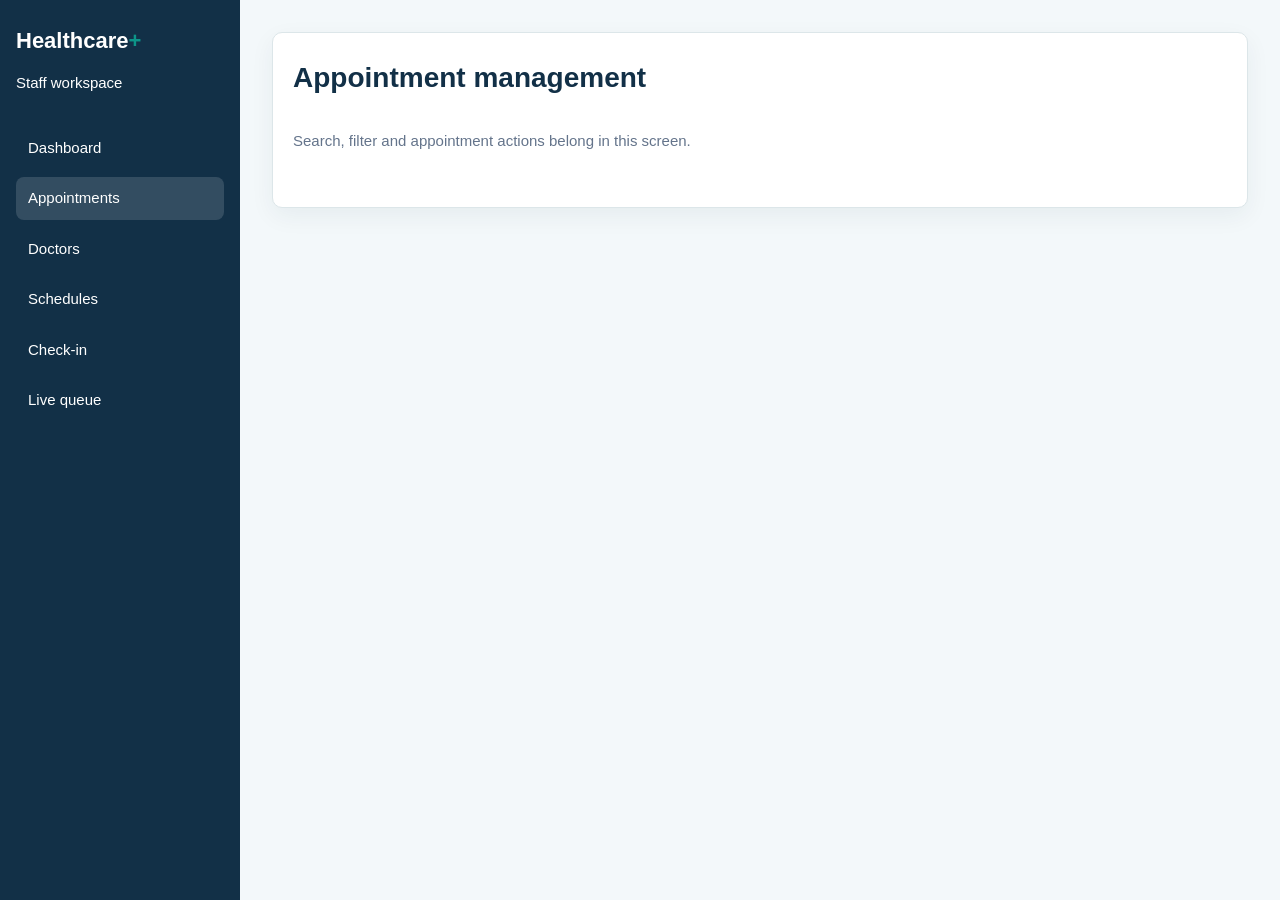
==== frontend/pages/admin/appointments.html @ 1b420e18 "chore: add frontend structure and shared foundation Co-authored-by: Copilot <223556219+Copilot@users" ====
<!doctype html>
<html lang="en"><head><meta charset="utf-8"><meta name="viewport" content="width=device-width, initial-scale=1"><title>Appointments | Healthcare+</title><link rel="stylesheet" href="../../css/global.css"><link rel="stylesheet" href="../../css/components.css"><link rel="stylesheet" href="../../css/admin.css"><link rel="stylesheet" href="../../css/responsive.css"></head>
<body data-shell="staff" data-page="appointments"><div data-staff-layout></div><main class="staff-content"><section class="card"><h1>Appointment management</h1><p class="empty-state">Search, filter and appointment actions belong in this screen.</p></section></main><script src="../../js/mock-data.js" defer></script><script src="../../js/shared-state.js" defer></script><script src="../../js/utils.js" defer></script><script src="../../js/main.js" defer></script><script src="../../js/admin.js" defer></script></body></html>
---- frontend/css/global.css ----
:root {
  --primary: #2563eb;
  --teal: #0d9488;
  --success: #16a34a;
  --navy: #123047;
  --background: #f3f8fa;
  --surface: #ffffff;
  --text: #24352e;
  --muted: #64748b;
  --border: #dce6e9;
  --warning: #d97706;
  --danger: #dc2626;
  --radius: 10px;
  --shadow: 0 8px 24px rgba(18, 48, 71, .06);
}
* { box-sizing: border-box; }
body { margin: 0; color: var(--text); background: var(--background); font: 15px/1.5 Inter, Arial, sans-serif; }
a { color: var(--primary); }
button, input, select, textarea { font: inherit; }
button { cursor: pointer; }
button:disabled { cursor: not-allowed; opacity: .55; }
:focus-visible { outline: 3px solid #93c5fd; outline-offset: 2px; }
h1, h2, h3 { color: var(--navy); line-height: 1.2; }
h1 { font-size: 28px; margin: 8px 0 12px; }
.page-container { max-width: 1200px; margin: 0 auto; padding: 24px; }
.card { background: var(--surface); border: 1px solid var(--border); border-radius: var(--radius); box-shadow: var(--shadow); padding: 20px; }
.hero { margin-top: 32px; padding: 48px; }
.hero p { max-width: 650px; }
.eyebrow { color: var(--teal); font-size: 12px; font-weight: 700; letter-spacing: .08em; text-transform: uppercase; }
.empty-state { color: var(--muted); padding: 20px 0; }
.input { border: 1px solid var(--border); border-radius: 8px; min-height: 44px; padding: 8px 12px; width: 100%; }
---- frontend/css/components.css ----
.btn { border: 0; border-radius: 8px; display: inline-block; font-weight: 700; padding: 11px 16px; text-decoration: none; }
.btn-primary { background: var(--primary); color: #fff; }
.btn-secondary { background: #fff; border: 1px solid var(--teal); color: var(--teal); }
.btn-danger { background: var(--danger); color: #fff; }
.card-grid { display: grid; gap: 16px; grid-template-columns: repeat(3, 1fr); margin-top: 20px; }
.status-badge { border-radius: 999px; display: inline-block; font-size: 12px; font-weight: 700; padding: 3px 9px; }
.status-confirmed, .status-completed { background: #dcfce7; color: #166534; }
.status-waiting, .status-called { background: #fef3c7; color: #92400e; }
.status-cancelled, .status-skipped { background: #fee2e2; color: #991b1b; }
.patient-navbar { align-items: center; background: var(--surface); border-bottom: 1px solid var(--border); display: flex; justify-content: space-between; padding: 16px 5%; }
.patient-navbar nav { display: flex; gap: 20px; }
.patient-navbar nav a { text-decoration: none; }
.brand { color: var(--navy); font-size: 22px; font-weight: 800; text-decoration: none; }
.brand span { color: var(--teal); }
.staff-sidebar { background: var(--navy); color: #fff; min-height: 100vh; padding: 24px 16px; position: fixed; width: 240px; }
.staff-sidebar .brand, .staff-sidebar a { color: #fff; }
.staff-sidebar nav { display: grid; gap: 8px; margin-top: 32px; }
.staff-sidebar nav a { border-radius: 8px; padding: 10px 12px; text-decoration: none; }
.staff-sidebar nav a:hover, .staff-sidebar nav a[aria-current="page"] { background: rgba(255,255,255,.14); }
.staff-content { margin-left: 240px; padding: 32px; }
---- frontend/css/admin.css ----
.staff-content { max-width: 1200px; }
---- frontend/css/responsive.css ----
@media (max-width: 768px) {
  .page-container, .staff-content { padding: 16px; }
  .hero { margin-top: 16px; padding: 28px 20px; }
  .card-grid { grid-template-columns: 1fr; }
  .patient-navbar { align-items: flex-start; flex-direction: column; gap: 12px; }
  .patient-navbar nav { flex-wrap: wrap; gap: 12px; }
  .staff-sidebar { min-height: auto; position: static; width: 100%; }
  .staff-sidebar nav { display: flex; flex-wrap: wrap; margin-top: 16px; }
  .staff-content { margin-left: 0; }
}
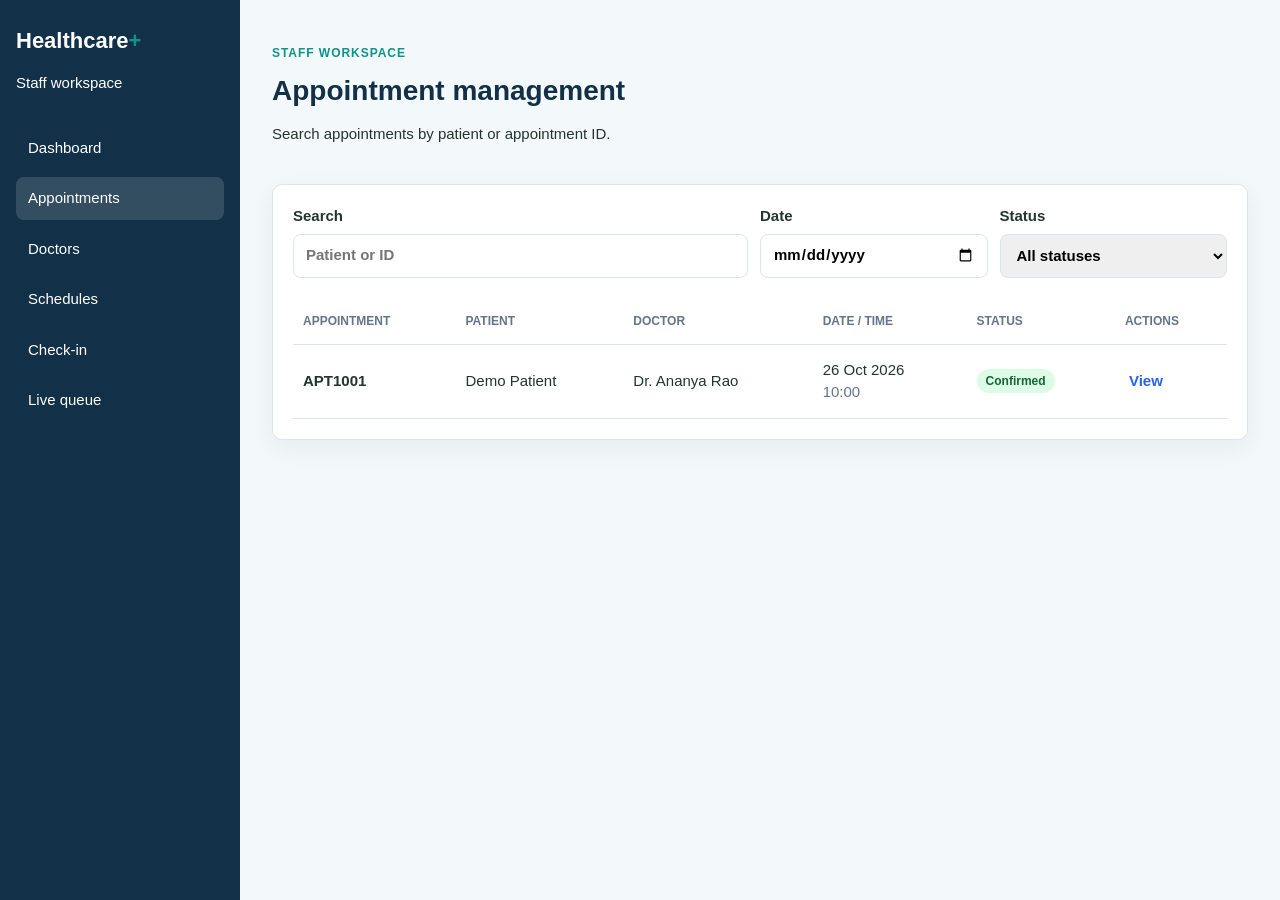
==== commit b43db903: "feat: complete Vinod admin workspace Co-authored-by: Copilot <223556219+Copilot@users.noreply.github" ====
--- a/frontend/pages/admin/appointments.html
+++ b/frontend/pages/admin/appointments.html
@@ -1,3 +1,15 @@
 <!doctype html>
 <html lang="en"><head><meta charset="utf-8"><meta name="viewport" content="width=device-width, initial-scale=1"><title>Appointments | Healthcare+</title><link rel="stylesheet" href="../../css/global.css"><link rel="stylesheet" href="../../css/components.css"><link rel="stylesheet" href="../../css/admin.css"><link rel="stylesheet" href="../../css/responsive.css"></head>
-<body data-shell="staff" data-page="appointments"><div data-staff-layout></div><main class="staff-content"><section class="card"><h1>Appointment management</h1><p class="empty-state">Search, filter and appointment actions belong in this screen.</p></section></main><script src="../../js/mock-data.js" defer></script><script src="../../js/shared-state.js" defer></script><script src="../../js/utils.js" defer></script><script src="../../js/main.js" defer></script><script src="../../js/admin.js" defer></script></body></html>
+<body data-shell="staff" data-page="appointments">
+  <div data-staff-layout></div>
+  <main class="staff-content">
+    <div class="page-heading"><div><p class="eyebrow">Staff workspace</p><h1>Appointment management</h1><p>Search appointments by patient or appointment ID.</p></div></div>
+    <section class="card">
+      <div class="toolbar"><label>Search<input class="input" data-appointment-search type="search" placeholder="Patient or ID"></label><label>Date<input class="input" data-appointment-date type="date"></label><label>Status<select class="input" data-appointment-status><option value="">All statuses</option></select></label></div>
+      <div class="table-scroll"><table><thead><tr><th>Appointment</th><th>Patient</th><th>Doctor</th><th>Date / time</th><th>Status</th><th>Actions</th></tr></thead><tbody data-appointment-table></tbody></table></div>
+      <p class="empty-state" data-appointment-empty hidden>No appointments match the selected filters.</p>
+    </section>
+    <dialog data-appointment-dialog><form method="dialog" class="dialog-card"><button class="dialog-close" value="cancel" aria-label="Close">×</button><h2>Appointment details</h2><div data-appointment-details></div><div class="reschedule-form" data-reschedule-form hidden><label>New date<input class="input" data-reschedule-date type="date" required></label><label>New time<input class="input" data-reschedule-time type="time" required></label><button class="btn btn-primary" data-save-reschedule type="button">Save new time</button></div><div class="dialog-actions"><button class="btn btn-secondary" data-reschedule-appointment type="button">Reschedule</button><button class="btn btn-danger" data-cancel-appointment type="button">Cancel appointment</button><button class="btn btn-secondary" value="cancel">Close</button></div></form></dialog>
+  </main>
+  <script src="../../js/mock-data.js" defer></script><script src="../../js/shared-state.js" defer></script><script src="../../js/utils.js" defer></script><script src="../../js/main.js" defer></script><script src="../../js/admin.js" defer></script>
+</body></html>
--- a/frontend/css/admin.css
+++ b/frontend/css/admin.css
@@ -1 +1,26 @@
 .staff-content { max-width: 1200px; }
+.page-heading { align-items: flex-start; display: flex; justify-content: space-between; margin-bottom: 24px; }
+.kpi-grid { display: grid; gap: 16px; grid-template-columns: repeat(4, 1fr); margin-bottom: 24px; }
+.kpi-card { display: grid; gap: 8px; }
+.kpi-card span { color: var(--muted); }
+.kpi-card strong { color: var(--navy); font-size: 30px; }
+.admin-grid { display: grid; gap: 24px; grid-template-columns: 1fr 1fr; }
+.summary-list, .capacity-list { display: grid; gap: 12px; }
+.summary-row, .capacity-row { align-items: center; display: flex; justify-content: space-between; }
+.capacity-bar { background: #e2e8f0; border-radius: 999px; height: 8px; margin-top: 6px; overflow: hidden; }
+.capacity-bar span { background: var(--teal); display: block; height: 100%; }
+.toolbar { display: grid; gap: 12px; grid-template-columns: 2fr 1fr 1fr; margin-bottom: 20px; }
+label { display: grid; gap: 6px; font-weight: 700; }
+table { border-collapse: collapse; min-width: 760px; width: 100%; }
+th, td { border-bottom: 1px solid var(--border); padding: 14px 10px; text-align: left; vertical-align: middle; }
+th { color: var(--muted); font-size: 12px; text-transform: uppercase; }
+.table-scroll { overflow-x: auto; }
+.table-action { background: transparent; border: 0; color: var(--primary); font-weight: 700; padding: 4px; }
+dialog { border: 0; border-radius: var(--radius); box-shadow: 0 20px 60px rgba(18,48,71,.25); max-width: 520px; padding: 0; width: calc(100% - 32px); }
+dialog::backdrop { background: rgba(18,48,71,.45); }
+.dialog-card { display: grid; gap: 14px; padding: 24px; position: relative; }
+.dialog-close { background: transparent; border: 0; font-size: 26px; position: absolute; right: 16px; top: 12px; }
+.dialog-actions { display: flex; gap: 10px; justify-content: flex-end; margin-top: 8px; }
+.muted { color: var(--muted); }
+@media (max-width: 850px) { .kpi-grid, .admin-grid { grid-template-columns: repeat(2, 1fr); } }
+@media (max-width: 600px) { .page-heading { flex-direction: column; gap: 16px; } .toolbar { grid-template-columns: 1fr; } .kpi-grid, .admin-grid { grid-template-columns: 1fr; } }
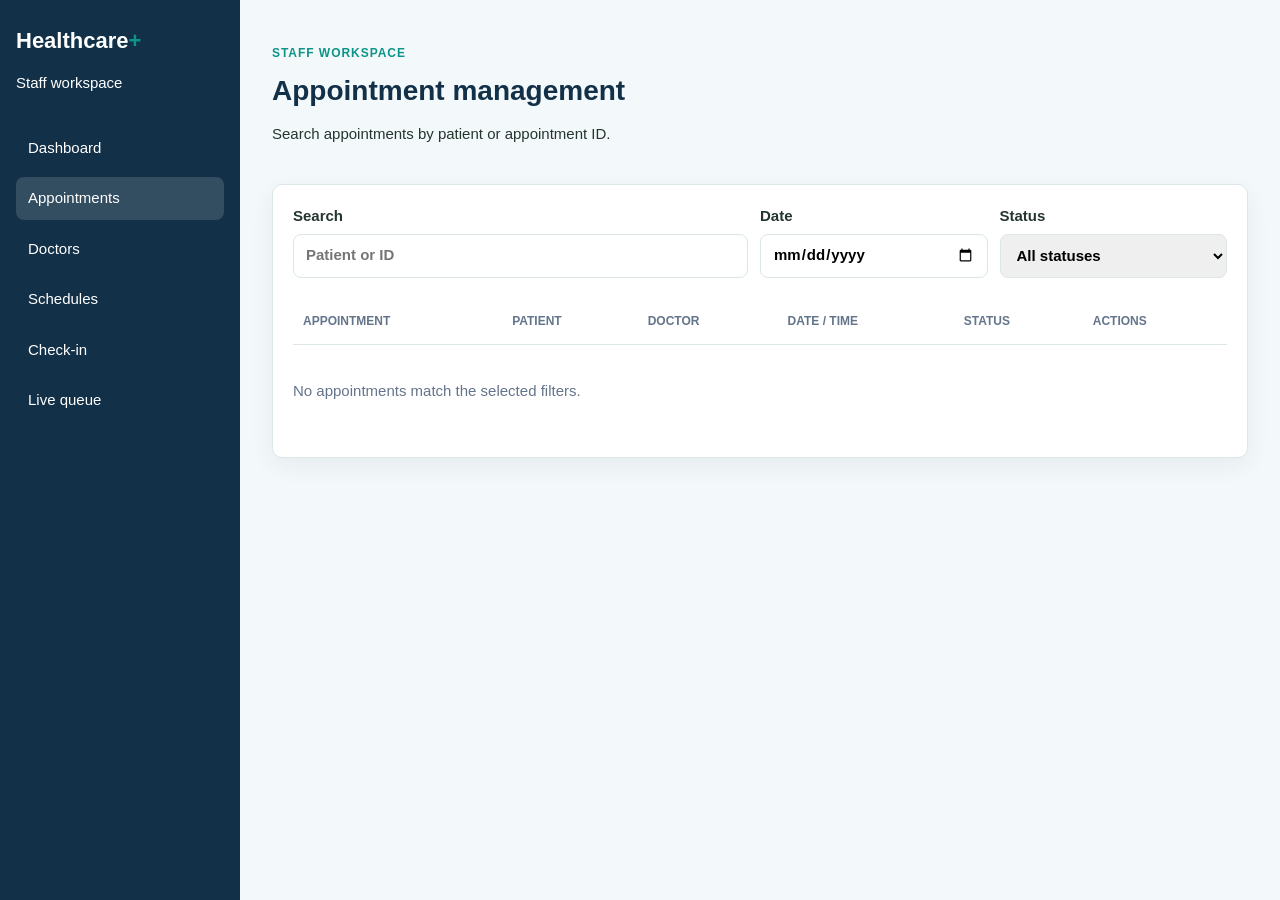
==== commit 08f840bb: "Complete reception UI and queue functionality" ====
--- a/frontend/pages/admin/appointments.html
+++ b/frontend/pages/admin/appointments.html
@@ -1,15 +1,108 @@
 <!doctype html>
-<html lang="en"><head><meta charset="utf-8"><meta name="viewport" content="width=device-width, initial-scale=1"><title>Appointments | Healthcare+</title><link rel="stylesheet" href="../../css/global.css"><link rel="stylesheet" href="../../css/components.css"><link rel="stylesheet" href="../../css/admin.css"><link rel="stylesheet" href="../../css/responsive.css"></head>
-<body data-shell="staff" data-page="appointments">
-  <div data-staff-layout></div>
-  <main class="staff-content">
-    <div class="page-heading"><div><p class="eyebrow">Staff workspace</p><h1>Appointment management</h1><p>Search appointments by patient or appointment ID.</p></div></div>
-    <section class="card">
-      <div class="toolbar"><label>Search<input class="input" data-appointment-search type="search" placeholder="Patient or ID"></label><label>Date<input class="input" data-appointment-date type="date"></label><label>Status<select class="input" data-appointment-status><option value="">All statuses</option></select></label></div>
-      <div class="table-scroll"><table><thead><tr><th>Appointment</th><th>Patient</th><th>Doctor</th><th>Date / time</th><th>Status</th><th>Actions</th></tr></thead><tbody data-appointment-table></tbody></table></div>
-      <p class="empty-state" data-appointment-empty hidden>No appointments match the selected filters.</p>
-    </section>
-    <dialog data-appointment-dialog><form method="dialog" class="dialog-card"><button class="dialog-close" value="cancel" aria-label="Close">×</button><h2>Appointment details</h2><div data-appointment-details></div><div class="reschedule-form" data-reschedule-form hidden><label>New date<input class="input" data-reschedule-date type="date" required></label><label>New time<input class="input" data-reschedule-time type="time" required></label><button class="btn btn-primary" data-save-reschedule type="button">Save new time</button></div><div class="dialog-actions"><button class="btn btn-secondary" data-reschedule-appointment type="button">Reschedule</button><button class="btn btn-danger" data-cancel-appointment type="button">Cancel appointment</button><button class="btn btn-secondary" value="cancel">Close</button></div></form></dialog>
-  </main>
-  <script src="../../js/mock-data.js" defer></script><script src="../../js/shared-state.js" defer></script><script src="../../js/utils.js" defer></script><script src="../../js/main.js" defer></script><script src="../../js/admin.js" defer></script>
-</body></html>
+<html lang="en">
+  <head>
+    <meta charset="utf-8" />
+    <meta name="viewport" content="width=device-width, initial-scale=1" />
+    <title>Appointments | Healthcare+</title>
+    <link rel="stylesheet" href="../../css/global.css" />
+    <link rel="stylesheet" href="../../css/components.css" />
+    <link rel="stylesheet" href="../../css/admin.css" />
+    <link rel="stylesheet" href="../../css/responsive.css" />
+  </head>
+  <body data-shell="staff" data-page="appointments">
+    <div data-staff-layout></div>
+    <main class="staff-content">
+      <div class="page-heading">
+        <div>
+          <p class="eyebrow">Staff workspace</p>
+          <h1>Appointment management</h1>
+          <p>Search appointments by patient or appointment ID.</p>
+        </div>
+      </div>
+      <section class="card">
+        <div class="toolbar">
+          <label
+            >Search<input
+              class="input"
+              data-appointment-search
+              type="search"
+              placeholder="Patient or ID" /></label
+          ><label
+            >Date<input
+              class="input"
+              data-appointment-date
+              type="date" /></label
+          ><label
+            >Status<select class="input" data-appointment-status>
+              <option value="">All statuses</option>
+            </select></label
+          >
+        </div>
+        <div class="table-scroll">
+          <table>
+            <thead>
+              <tr>
+                <th>Appointment</th>
+                <th>Patient</th>
+                <th>Doctor</th>
+                <th>Date / time</th>
+                <th>Status</th>
+                <th>Actions</th>
+              </tr>
+            </thead>
+            <tbody data-appointment-table></tbody>
+          </table>
+        </div>
+        <p class="empty-state" data-appointment-empty hidden>
+          No appointments match the selected filters.
+        </p>
+      </section>
+      <dialog data-appointment-dialog>
+        <form method="dialog" class="dialog-card">
+          <button class="dialog-close" value="cancel" aria-label="Close">
+            ×
+          </button>
+          <h2>Appointment details</h2>
+          <div data-appointment-details></div>
+          <div class="reschedule-form" data-reschedule-form hidden>
+            <label
+              >New date<input
+                class="input"
+                data-reschedule-date
+                type="date"
+                required /></label
+            ><label
+              >New time<input
+                class="input"
+                data-reschedule-time
+                type="time"
+                required /></label
+            ><button class="btn btn-primary" data-save-reschedule type="button">
+              Save new time
+            </button>
+          </div>
+          <div class="dialog-actions">
+            <button
+              class="btn btn-secondary"
+              data-reschedule-appointment
+              type="button"
+            >
+              Reschedule</button
+            ><button
+              class="btn btn-danger"
+              data-cancel-appointment
+              type="button"
+            >
+              Cancel appointment</button
+            ><button class="btn btn-secondary" value="cancel">Close</button>
+          </div>
+        </form>
+      </dialog>
+    </main>
+    <script src="../../js/mock-data.js" defer></script>
+    <script src="../../js/shared-state.js" defer></script>
+    <script src="../../js/utils.js" defer></script>
+    <script src="../../js/main.js" defer></script>
+    <script src="../../js/admin.js" defer></script>
+  </body>
+</html>
--- a/frontend/css/global.css
+++ b/frontend/css/global.css
@@ -11,21 +11,84 @@
   --warning: #d97706;
   --danger: #dc2626;
   --radius: 10px;
-  --shadow: 0 8px 24px rgba(18, 48, 71, .06);
+  --shadow: 0 8px 24px rgba(18, 48, 71, 0.06);
 }
-* { box-sizing: border-box; }
-body { margin: 0; color: var(--text); background: var(--background); font: 15px/1.5 Inter, Arial, sans-serif; }
-a { color: var(--primary); }
-button, input, select, textarea { font: inherit; }
-button { cursor: pointer; }
-button:disabled { cursor: not-allowed; opacity: .55; }
-:focus-visible { outline: 3px solid #93c5fd; outline-offset: 2px; }
-h1, h2, h3 { color: var(--navy); line-height: 1.2; }
-h1 { font-size: 28px; margin: 8px 0 12px; }
-.page-container { max-width: 1200px; margin: 0 auto; padding: 24px; }
-.card { background: var(--surface); border: 1px solid var(--border); border-radius: var(--radius); box-shadow: var(--shadow); padding: 20px; }
-.hero { margin-top: 32px; padding: 48px; }
-.hero p { max-width: 650px; }
-.eyebrow { color: var(--teal); font-size: 12px; font-weight: 700; letter-spacing: .08em; text-transform: uppercase; }
-.empty-state { color: var(--muted); padding: 20px 0; }
-.input { border: 1px solid var(--border); border-radius: 8px; min-height: 44px; padding: 8px 12px; width: 100%; }
+* {
+  box-sizing: border-box;
+}
+body {
+  margin: 0;
+  color: var(--text);
+  background: var(--background);
+  font:
+    15px/1.5 Inter,
+    Arial,
+    sans-serif;
+}
+a {
+  color: var(--primary);
+}
+button,
+input,
+select,
+textarea {
+  font: inherit;
+}
+button {
+  cursor: pointer;
+}
+button:disabled {
+  cursor: not-allowed;
+  opacity: 0.55;
+}
+:focus-visible {
+  outline: 3px solid #93c5fd;
+  outline-offset: 2px;
+}
+h1,
+h2,
+h3 {
+  color: var(--navy);
+  line-height: 1.2;
+}
+h1 {
+  font-size: 28px;
+  margin: 8px 0 12px;
+}
+.page-container {
+  max-width: 1200px;
+  margin: 0 auto;
+  padding: 24px;
+}
+.card {
+  background: var(--surface);
+  border: 1px solid var(--border);
+  border-radius: var(--radius);
+  box-shadow: var(--shadow);
+  padding: 20px;
+}
+.hero {
+  margin-top: 32px;
+  padding: 48px;
+}
+.hero p {
+  max-width: 650px;
+}
+.eyebrow {
+  color: var(--teal);
+  font-size: 12px;
+  font-weight: 700;
+  letter-spacing: 0.08em;
+  text-transform: uppercase;
+}
+.empty-state {
+  color: var(--muted);
+  padding: 20px 0;
+}
+.input {
+  border: 1px solid var(--border);
+  border-radius: 8px;
+  min-height: 44px;
+  padding: 8px 12px;
+  width: 100%;
+}
--- a/frontend/css/components.css
+++ b/frontend/css/components.css
@@ -1,20 +1,103 @@
-.btn { border: 0; border-radius: 8px; display: inline-block; font-weight: 700; padding: 11px 16px; text-decoration: none; }
-.btn-primary { background: var(--primary); color: #fff; }
-.btn-secondary { background: #fff; border: 1px solid var(--teal); color: var(--teal); }
-.btn-danger { background: var(--danger); color: #fff; }
-.card-grid { display: grid; gap: 16px; grid-template-columns: repeat(3, 1fr); margin-top: 20px; }
-.status-badge { border-radius: 999px; display: inline-block; font-size: 12px; font-weight: 700; padding: 3px 9px; }
-.status-confirmed, .status-completed { background: #dcfce7; color: #166534; }
-.status-waiting, .status-called { background: #fef3c7; color: #92400e; }
-.status-cancelled, .status-skipped { background: #fee2e2; color: #991b1b; }
-.patient-navbar { align-items: center; background: var(--surface); border-bottom: 1px solid var(--border); display: flex; justify-content: space-between; padding: 16px 5%; }
-.patient-navbar nav { display: flex; gap: 20px; }
-.patient-navbar nav a { text-decoration: none; }
-.brand { color: var(--navy); font-size: 22px; font-weight: 800; text-decoration: none; }
-.brand span { color: var(--teal); }
-.staff-sidebar { background: var(--navy); color: #fff; min-height: 100vh; padding: 24px 16px; position: fixed; width: 240px; }
-.staff-sidebar .brand, .staff-sidebar a { color: #fff; }
-.staff-sidebar nav { display: grid; gap: 8px; margin-top: 32px; }
-.staff-sidebar nav a { border-radius: 8px; padding: 10px 12px; text-decoration: none; }
-.staff-sidebar nav a:hover, .staff-sidebar nav a[aria-current="page"] { background: rgba(255,255,255,.14); }
-.staff-content { margin-left: 240px; padding: 32px; }
+.btn {
+  border: 0;
+  border-radius: 8px;
+  display: inline-block;
+  font-weight: 700;
+  padding: 11px 16px;
+  text-decoration: none;
+}
+.btn-primary {
+  background: var(--primary);
+  color: #fff;
+}
+.btn-secondary {
+  background: #fff;
+  border: 1px solid var(--teal);
+  color: var(--teal);
+}
+.btn-danger {
+  background: var(--danger);
+  color: #fff;
+}
+.card-grid {
+  display: grid;
+  gap: 16px;
+  grid-template-columns: repeat(3, 1fr);
+  margin-top: 20px;
+}
+.status-badge {
+  border-radius: 999px;
+  display: inline-block;
+  font-size: 12px;
+  font-weight: 700;
+  padding: 3px 9px;
+}
+.status-confirmed,
+.status-completed {
+  background: #dcfce7;
+  color: #166534;
+}
+.status-waiting,
+.status-called {
+  background: #fef3c7;
+  color: #92400e;
+}
+.status-cancelled,
+.status-skipped {
+  background: #fee2e2;
+  color: #991b1b;
+}
+.patient-navbar {
+  align-items: center;
+  background: var(--surface);
+  border-bottom: 1px solid var(--border);
+  display: flex;
+  justify-content: space-between;
+  padding: 16px 5%;
+}
+.patient-navbar nav {
+  display: flex;
+  gap: 20px;
+}
+.patient-navbar nav a {
+  text-decoration: none;
+}
+.brand {
+  color: var(--navy);
+  font-size: 22px;
+  font-weight: 800;
+  text-decoration: none;
+}
+.brand span {
+  color: var(--teal);
+}
+.staff-sidebar {
+  background: var(--navy);
+  color: #fff;
+  min-height: 100vh;
+  padding: 24px 16px;
+  position: fixed;
+  width: 240px;
+}
+.staff-sidebar .brand,
+.staff-sidebar a {
+  color: #fff;
+}
+.staff-sidebar nav {
+  display: grid;
+  gap: 8px;
+  margin-top: 32px;
+}
+.staff-sidebar nav a {
+  border-radius: 8px;
+  padding: 10px 12px;
+  text-decoration: none;
+}
+.staff-sidebar nav a:hover,
+.staff-sidebar nav a[aria-current="page"] {
+  background: rgba(255, 255, 255, 0.14);
+}
+.staff-content {
+  margin-left: 240px;
+  padding: 32px;
+}
--- a/frontend/css/admin.css
+++ b/frontend/css/admin.css
@@ -1,26 +1,145 @@
-.staff-content { max-width: 1200px; }
-.page-heading { align-items: flex-start; display: flex; justify-content: space-between; margin-bottom: 24px; }
-.kpi-grid { display: grid; gap: 16px; grid-template-columns: repeat(4, 1fr); margin-bottom: 24px; }
-.kpi-card { display: grid; gap: 8px; }
-.kpi-card span { color: var(--muted); }
-.kpi-card strong { color: var(--navy); font-size: 30px; }
-.admin-grid { display: grid; gap: 24px; grid-template-columns: 1fr 1fr; }
-.summary-list, .capacity-list { display: grid; gap: 12px; }
-.summary-row, .capacity-row { align-items: center; display: flex; justify-content: space-between; }
-.capacity-bar { background: #e2e8f0; border-radius: 999px; height: 8px; margin-top: 6px; overflow: hidden; }
-.capacity-bar span { background: var(--teal); display: block; height: 100%; }
-.toolbar { display: grid; gap: 12px; grid-template-columns: 2fr 1fr 1fr; margin-bottom: 20px; }
-label { display: grid; gap: 6px; font-weight: 700; }
-table { border-collapse: collapse; min-width: 760px; width: 100%; }
-th, td { border-bottom: 1px solid var(--border); padding: 14px 10px; text-align: left; vertical-align: middle; }
-th { color: var(--muted); font-size: 12px; text-transform: uppercase; }
-.table-scroll { overflow-x: auto; }
-.table-action { background: transparent; border: 0; color: var(--primary); font-weight: 700; padding: 4px; }
-dialog { border: 0; border-radius: var(--radius); box-shadow: 0 20px 60px rgba(18,48,71,.25); max-width: 520px; padding: 0; width: calc(100% - 32px); }
-dialog::backdrop { background: rgba(18,48,71,.45); }
-.dialog-card { display: grid; gap: 14px; padding: 24px; position: relative; }
-.dialog-close { background: transparent; border: 0; font-size: 26px; position: absolute; right: 16px; top: 12px; }
-.dialog-actions { display: flex; gap: 10px; justify-content: flex-end; margin-top: 8px; }
-.muted { color: var(--muted); }
-@media (max-width: 850px) { .kpi-grid, .admin-grid { grid-template-columns: repeat(2, 1fr); } }
-@media (max-width: 600px) { .page-heading { flex-direction: column; gap: 16px; } .toolbar { grid-template-columns: 1fr; } .kpi-grid, .admin-grid { grid-template-columns: 1fr; } }
+.staff-content {
+  max-width: 1200px;
+}
+.page-heading {
+  align-items: flex-start;
+  display: flex;
+  justify-content: space-between;
+  margin-bottom: 24px;
+}
+.kpi-grid {
+  display: grid;
+  gap: 16px;
+  grid-template-columns: repeat(4, 1fr);
+  margin-bottom: 24px;
+}
+.kpi-card {
+  display: grid;
+  gap: 8px;
+}
+.kpi-card span {
+  color: var(--muted);
+}
+.kpi-card strong {
+  color: var(--navy);
+  font-size: 30px;
+}
+.admin-grid {
+  display: grid;
+  gap: 24px;
+  grid-template-columns: 1fr 1fr;
+}
+.summary-list,
+.capacity-list {
+  display: grid;
+  gap: 12px;
+}
+.summary-row,
+.capacity-row {
+  align-items: center;
+  display: flex;
+  justify-content: space-between;
+}
+.capacity-bar {
+  background: #e2e8f0;
+  border-radius: 999px;
+  height: 8px;
+  margin-top: 6px;
+  overflow: hidden;
+}
+.capacity-bar span {
+  background: var(--teal);
+  display: block;
+  height: 100%;
+}
+.toolbar {
+  display: grid;
+  gap: 12px;
+  grid-template-columns: 2fr 1fr 1fr;
+  margin-bottom: 20px;
+}
+label {
+  display: grid;
+  gap: 6px;
+  font-weight: 700;
+}
+table {
+  border-collapse: collapse;
+  min-width: 760px;
+  width: 100%;
+}
+th,
+td {
+  border-bottom: 1px solid var(--border);
+  padding: 14px 10px;
+  text-align: left;
+  vertical-align: middle;
+}
+th {
+  color: var(--muted);
+  font-size: 12px;
+  text-transform: uppercase;
+}
+.table-scroll {
+  overflow-x: auto;
+}
+.table-action {
+  background: transparent;
+  border: 0;
+  color: var(--primary);
+  font-weight: 700;
+  padding: 4px;
+}
+dialog {
+  border: 0;
+  border-radius: var(--radius);
+  box-shadow: 0 20px 60px rgba(18, 48, 71, 0.25);
+  max-width: 520px;
+  padding: 0;
+  width: calc(100% - 32px);
+}
+dialog::backdrop {
+  background: rgba(18, 48, 71, 0.45);
+}
+.dialog-card {
+  display: grid;
+  gap: 14px;
+  padding: 24px;
+  position: relative;
+}
+.dialog-close {
+  background: transparent;
+  border: 0;
+  font-size: 26px;
+  position: absolute;
+  right: 16px;
+  top: 12px;
+}
+.dialog-actions {
+  display: flex;
+  gap: 10px;
+  justify-content: flex-end;
+  margin-top: 8px;
+}
+.muted {
+  color: var(--muted);
+}
+@media (max-width: 850px) {
+  .kpi-grid,
+  .admin-grid {
+    grid-template-columns: repeat(2, 1fr);
+  }
+}
+@media (max-width: 600px) {
+  .page-heading {
+    flex-direction: column;
+    gap: 16px;
+  }
+  .toolbar {
+    grid-template-columns: 1fr;
+  }
+  .kpi-grid,
+  .admin-grid {
+    grid-template-columns: 1fr;
+  }
+}
--- a/frontend/css/responsive.css
+++ b/frontend/css/responsive.css
@@ -1,10 +1,35 @@
 @media (max-width: 768px) {
-  .page-container, .staff-content { padding: 16px; }
-  .hero { margin-top: 16px; padding: 28px 20px; }
-  .card-grid { grid-template-columns: 1fr; }
-  .patient-navbar { align-items: flex-start; flex-direction: column; gap: 12px; }
-  .patient-navbar nav { flex-wrap: wrap; gap: 12px; }
-  .staff-sidebar { min-height: auto; position: static; width: 100%; }
-  .staff-sidebar nav { display: flex; flex-wrap: wrap; margin-top: 16px; }
-  .staff-content { margin-left: 0; }
+  .page-container,
+  .staff-content {
+    padding: 16px;
+  }
+  .hero {
+    margin-top: 16px;
+    padding: 28px 20px;
+  }
+  .card-grid {
+    grid-template-columns: 1fr;
+  }
+  .patient-navbar {
+    align-items: flex-start;
+    flex-direction: column;
+    gap: 12px;
+  }
+  .patient-navbar nav {
+    flex-wrap: wrap;
+    gap: 12px;
+  }
+  .staff-sidebar {
+    min-height: auto;
+    position: static;
+    width: 100%;
+  }
+  .staff-sidebar nav {
+    display: flex;
+    flex-wrap: wrap;
+    margin-top: 16px;
+  }
+  .staff-content {
+    margin-left: 0;
+  }
 }
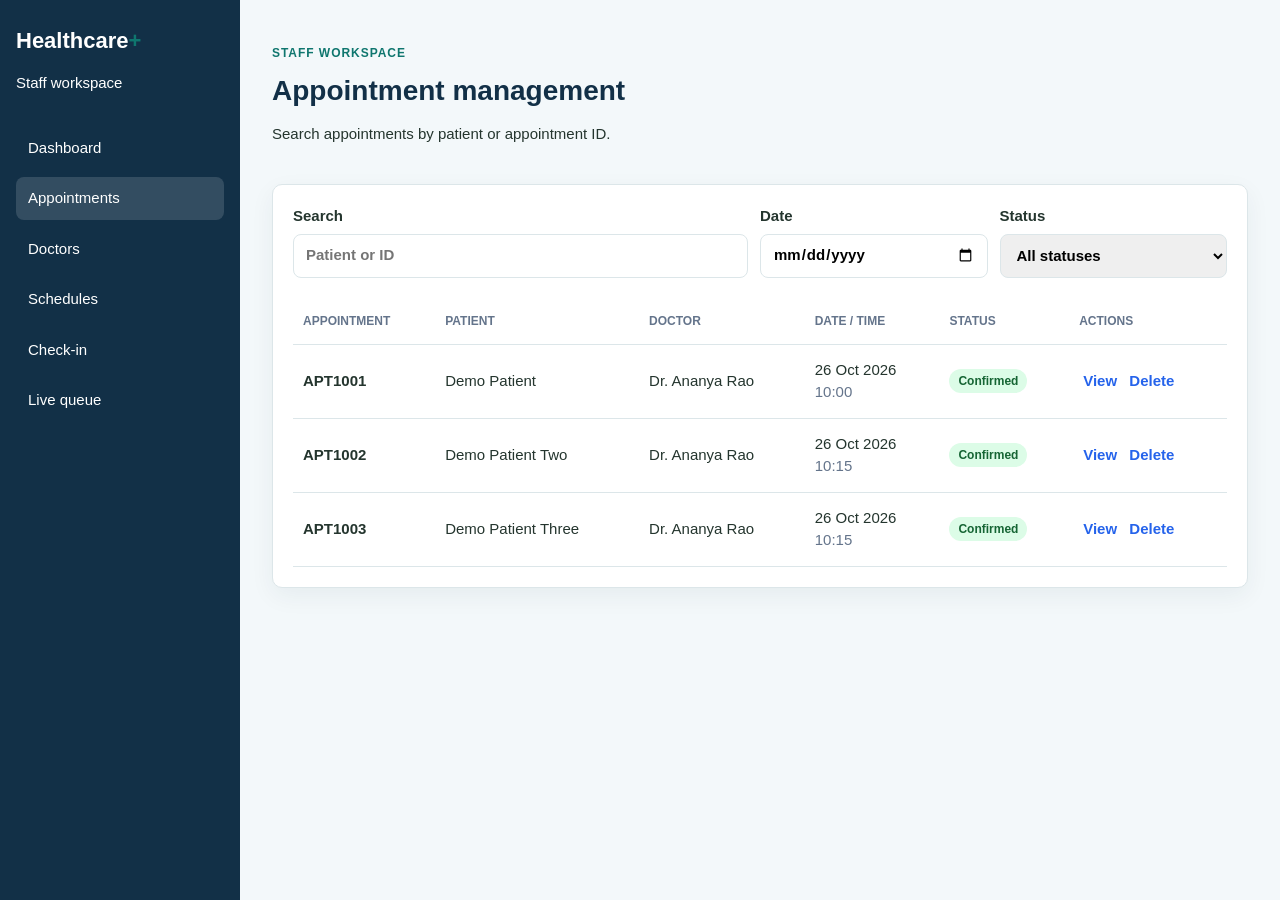
==== commit 2e8f9fea: "fix: complete frontend quality audit Co-authored-by: Copilot <223556219+Copilot@users.noreply.github" ====
--- a/frontend/pages/admin/appointments.html
+++ b/frontend/pages/admin/appointments.html
@@ -42,12 +42,12 @@
           <table>
             <thead>
               <tr>
-                <th>Appointment</th>
-                <th>Patient</th>
-                <th>Doctor</th>
-                <th>Date / time</th>
-                <th>Status</th>
-                <th>Actions</th>
+                <th scope="col">Appointment</th>
+                <th scope="col">Patient</th>
+                <th scope="col">Doctor</th>
+                <th scope="col">Date / time</th>
+                <th scope="col">Status</th>
+                <th scope="col">Actions</th>
               </tr>
             </thead>
             <tbody data-appointment-table></tbody>
@@ -57,12 +57,12 @@
           No appointments match the selected filters.
         </p>
       </section>
-      <dialog data-appointment-dialog>
+      <dialog data-appointment-dialog aria-labelledby="appointment-dialog-title">
         <form method="dialog" class="dialog-card">
           <button class="dialog-close" value="cancel" aria-label="Close">
             ×
           </button>
-          <h2>Appointment details</h2>
+          <h2 id="appointment-dialog-title">Appointment details</h2>
           <div data-appointment-details></div>
           <div class="reschedule-form" data-reschedule-form hidden>
             <label
--- a/frontend/css/global.css
+++ b/frontend/css/global.css
@@ -1,7 +1,7 @@
 :root {
   --primary: #2563eb;
-  --teal: #0d9488;
-  --success: #16a34a;
+  --teal: #0f766e;
+  --success: #166534;
   --navy: #123047;
   --background: #f3f8fa;
   --surface: #ffffff;
@@ -42,7 +42,7 @@
   opacity: 0.55;
 }
 :focus-visible {
-  outline: 3px solid #93c5fd;
+  outline: 3px solid #1d4ed8;
   outline-offset: 2px;
 }
 h1,
@@ -85,6 +85,18 @@
   color: var(--muted);
   padding: 20px 0;
 }
+.skip-link {
+  background: var(--navy);
+  color: #fff;
+  left: 8px;
+  padding: 8px 12px;
+  position: absolute;
+  top: -50px;
+  z-index: 10;
+}
+.skip-link:focus {
+  top: 8px;
+}
 .input {
   border: 1px solid var(--border);
   border-radius: 8px;
